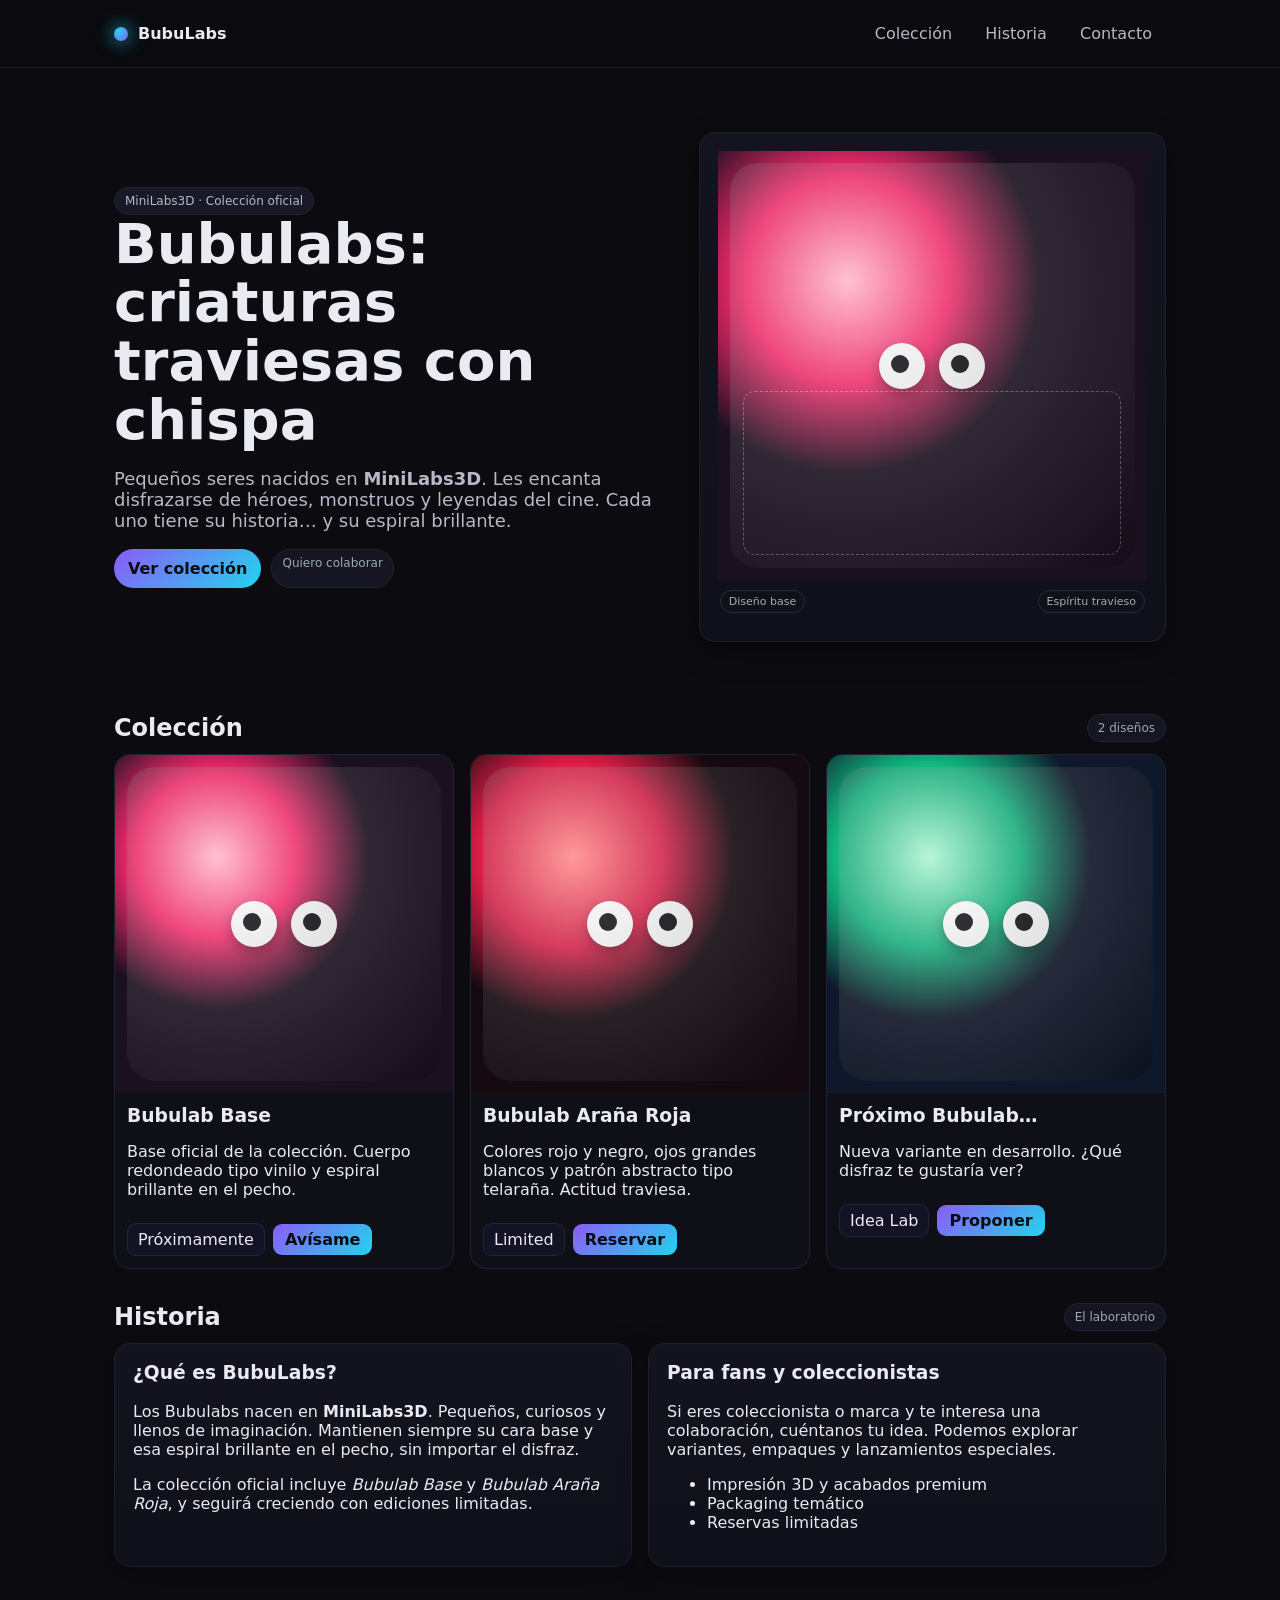
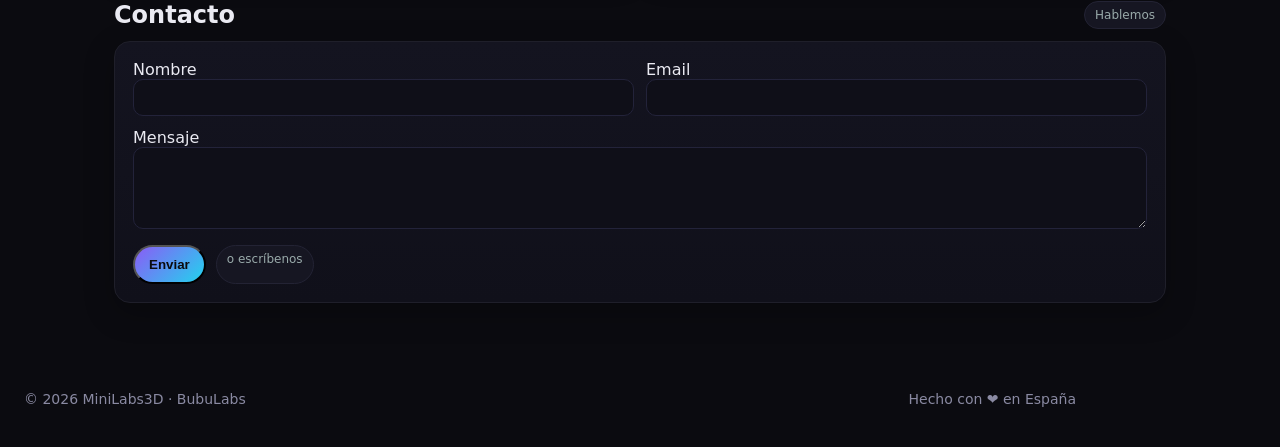
==== index.html @ 9ebe4244 "BubuLabs 1.0" ====
<!doctype html>
<html lang="es">

<head>
    <meta charset="utf-8" />
    <meta name="viewport" content="width=device-width, initial-scale=1" />
    <title>BubuLabs • MiniLabs3D</title>
    <meta name="description"
        content="Colección oficial de Bubulabs: criaturas traviesas nacidas en MiniLabs3D. Descubre el diseño base y Bubulab Araña Roja." />
    <link rel="icon"
        href="data:image/svg+xml,%3Csvg xmlns='http://www.w3.org/2000/svg' viewBox='0 0 100 100'%3E%3Ctext y='0.9em' font-size='90'%3E🧪%3C/text%3E%3C/svg%3E" />
    <style>
        :root {
            --bg: #0b0b10;
            --card: #13131a;
            --ink: #eaeaf2;
            --muted: #b8b8c7;
            --brand: #8b5cf6;
            --accent: #22d3ee;
            --danger: #ef4444;
            --radius: 16px;
        }

        * {
            box-sizing: border-box
        }

        html,
        body {
            margin: 0;
            font-family: ui-sans-serif, system-ui, -apple-system, Segoe UI, Roboto, Inter, Arial;
            background: var(--bg);
            color: var(--ink);
        }

        a {
            color: inherit;
            text-decoration: none
        }

        img {
            max-width: 100%;
            display: block
        }

        .wrap {
            max-width: 1100px;
            margin: 0 auto;
            padding: 24px
        }

        header {
            position: sticky;
            top: 0;
            backdrop-filter: saturate(1.2) blur(6px);
            background: rgb(11 11 16 / 0.6);
            border-bottom: 1px solid #1f1f2a;
            z-index: 10
        }

        .nav {
            display: flex;
            align-items: center;
            justify-content: space-between;
            gap: 16px
        }

        .logo {
            display: flex;
            align-items: center;
            gap: 10px;
            font-weight: 700
        }

        .logo .dot {
            width: 14px;
            height: 14px;
            border-radius: 50%;
            background: radial-gradient(circle at 30% 30%, var(--accent), var(--brand));
            box-shadow: 0 0 18px var(--accent)
        }

        .menu a {
            padding: 10px 14px;
            border-radius: 999px;
            color: var(--muted)
        }

        .menu a:hover {
            background: #1a1a25;
            color: var(--ink)
        }

        .cta {
            background: linear-gradient(135deg, var(--brand), var(--accent));
            color: #0b0b10;
            padding: 10px 14px;
            border-radius: 999px;
            font-weight: 700
        }

        .hero {
            display: grid;
            grid-template-columns: 1.2fr 1fr;
            gap: 24px;
            align-items: center;
            padding: 40px 0
        }

        .hero h1 {
            font-size: clamp(28px, 6vw, 56px);
            line-height: 1.05;
            margin: 0
        }

        .hero p {
            color: var(--muted);
            font-size: 18px
        }

        .card {
            background: linear-gradient(180deg, #141420, #10101a);
            border: 1px solid #1f1f2a;
            border-radius: var(--radius);
            padding: 18px;
            box-shadow: 0 10px 30px rgb(0 0 0 / 0.25)
        }

        .grid {
            display: grid;
            grid-template-columns: repeat(3, 1fr);
            gap: 16px
        }

        .tag {
            display: inline-flex;
            align-items: center;
            gap: 8px;
            background: #181826;
            border: 1px solid #232334;
            color: #b8b8c7;
            padding: 6px 10px;
            border-radius: 999px;
            font-size: 12px
        }

        .section-title {
            display: flex;
            align-items: center;
            justify-content: space-between;
            margin: 32px 0 12px
        }

        .pill {
            background: #161622;
            border: 1px solid #232334;
            border-radius: 999px;
            padding: 6px 10px;
            color: #9aa;
            font-size: 12px
        }

        .gallery .item {
            position: relative;
            overflow: hidden;
            border-radius: var(--radius);
            background: #0f0f18;
            border: 1px solid #222235
        }

        .gallery .info {
            padding: 12px
        }

        .gallery h3 {
            margin: 0 0 4px
        }

        .badge {
            font-size: 11px;
            padding: 4px 8px;
            border-radius: 999px;
            border: 1px solid #2a2a3b;
            color: #aaa
        }

        .buy {
            display: inline-flex;
            align-items: center;
            gap: 8px;
            margin-top: 8px
        }

        .buy .price {
            background: #131325;
            border: 1px solid #23233a;
            padding: 6px 10px;
            border-radius: 9px
        }

        .buy .btn {
            background: linear-gradient(135deg, var(--brand), var(--accent));
            color: #0b0b10;
            padding: 6px 12px;
            border-radius: 9px;
            font-weight: 700
        }

        .about {
            display: grid;
            grid-template-columns: 1fr 1fr;
            gap: 16px
        }

        .footer {
            margin: 40px 0 16px;
            color: #8a8aa2;
            font-size: 14px;
            display: flex;
            justify-content: space-between;
            gap: 12px;
            flex-wrap: wrap
        }

        /* Responsive */
        @media (max-width: 900px) {
            .hero {
                grid-template-columns: 1fr
            }

            .grid {
                grid-template-columns: 1fr 1fr
            }

            .about {
                grid-template-columns: 1fr
            }
        }

        @media (max-width: 600px) {
            .grid {
                grid-template-columns: 1fr
            }

            .menu {
                display: none
            }

            .menu.mobile {
                display: flex;
                flex-direction: column;
                gap: 8px;
                padding: 12px
            }

            .menu-toggle {
                display: inline-flex
            }
        }

        .menu-toggle {
            display: none;
            background: #16162a;
            border: 1px solid #23233a;
            border-radius: 10px;
            padding: 8px 10px
        }

        /* Simple placeholder art */
        .toy {
            width: 100%;
            aspect-ratio: 1/1;
            background: radial-gradient(60% 60% at 30% 30%, #ffb3c7, #ff2a6f 40%, #1b1020 75%);
            display: grid;
            place-items: center;
            position: relative;
        }

        .toy::after {
            content: "";
            position: absolute;
            inset: 12px;
            border-radius: 28px;
            background: radial-gradient(circle at 30% 30%, rgba(255, 255, 255, .2), rgba(0, 0, 0, .25));
            mix-blend: screen
        }

        .eyes {
            display: flex;
            gap: 14px
        }

        .eye {
            width: 46px;
            height: 46px;
            border-radius: 50%;
            background: white;
            box-shadow: 0 6px 14px rgb(0 0 0 / .35)
        }

        .eye::after {
            content: "";
            display: block;
            width: 18px;
            height: 18px;
            border-radius: 50%;
            background: #0b0b10;
            margin: 12px
        }

        .toy.spider {
            background: radial-gradient(60% 60% at 30% 30%, #ff8080, #e11d48 45%, #140a10 80%)
        }

        .web {
            position: absolute;
            inset: auto 6% 6% 6%;
            height: 38%;
            border: 1px dashed rgba(255, 255, 255, .35);
            border-radius: 12px
        }
    </style>
</head>

<body>
    <header>
        <div class="wrap nav">
            <a class="logo" href="#home" aria-label="Ir al inicio">
                <span class="dot" aria-hidden="true"></span>
                <span>BubuLabs</span>
            </a>
            <nav class="menu" aria-label="Principal">
                <a href="#coleccion">Colección</a>
                <a href="#historia">Historia</a>
                <a href="#contacto">Contacto</a>
            </nav>
            <button class="menu-toggle" aria-label="Abrir menú"
                onclick="document.querySelector('.menu.mobile')?.classList.toggle('open')">☰</button>
        </div>
        <div class="wrap menu mobile" style="display:none"></div>
    </header>

    <main class="wrap">
        <section class="hero" id="home">
            <div>
                <div class="tag">MiniLabs3D · Colección oficial</div>
                <h1>Bubulabs: criaturas traviesas con chispa</h1>
                <p>Pequeños seres nacidos en <strong>MiniLabs3D</strong>. Les encanta disfrazarse de héroes, monstruos y
                    leyendas del cine. Cada uno tiene su historia… y su espiral brillante.</p>
                <div style="display:flex; gap:10px; margin-top:14px">
                    <a class="cta" href="#coleccion">Ver colección</a>
                    <a class="pill" href="#contacto">Quiero colaborar</a>
                </div>
            </div>
            <div class="card">
                <div class="toy" role="img" aria-label="Muñeco base Bubulabs con espiral luminosa">
                    <div class="eyes"><span class="eye"></span><span class="eye"></span></div>
                    <div class="web" aria-hidden="true"></div>
                </div>
                <div style="padding:10px 2px; display:flex; justify-content:space-between; align-items:center">
                    <span class="badge">Diseño base</span>
                    <span class="badge">Espíritu travieso</span>
                </div>
            </div>
        </section>

        <section id="coleccion">
            <div class="section-title">
                <h2 style="margin:0">Colección</h2>
                <span class="pill">2 diseños</span>
            </div>
            <div class="grid gallery">
                <article class="item">
                    <div class="toy" aria-label="Bubulab Base">
                        <div class="eyes"><span class="eye"></span><span class="eye"></span></div>
                    </div>
                    <div class="info">
                        <h3>Bubulab Base</h3>
                        <p class="muted">Base oficial de la colección. Cuerpo redondeado tipo vinilo y espiral brillante
                            en el pecho.</p>
                        <div class="buy">
                            <span class="price">Próximamente</span>
                            <a class="btn" href="#contacto">Avísame</a>
                        </div>
                    </div>
                </article>
                <article class="item">
                    <div class="toy spider" aria-label="Bubulab Araña Roja">
                        <div class="eyes"><span class="eye"></span><span class="eye"></span></div>
                    </div>
                    <div class="info">
                        <h3>Bubulab Araña Roja</h3>
                        <p class="muted">Colores rojo y negro, ojos grandes blancos y patrón abstracto tipo telaraña.
                            Actitud traviesa.</p>
                        <div class="buy">
                            <span class="price">Limited</span>
                            <a class="btn" href="#contacto">Reservar</a>
                        </div>
                    </div>
                </article>
                <article class="item">
                    <div class="toy"
                        style="background:radial-gradient(60% 60% at 30% 30%, #a7f3d0, #10b981 45%, #0f172a 80%)"
                        aria-label="Sorpresa en camino">
                        <div class="eyes"><span class="eye"></span><span class="eye"></span></div>
                    </div>
                    <div class="info">
                        <h3>Próximo Bubulab…</h3>
                        <p class="muted">Nueva variante en desarrollo. ¿Qué disfraz te gustaría ver?</p>
                        <div class="buy">
                            <span class="price">Idea Lab</span>
                            <a class="btn" href="#contacto">Proponer</a>
                        </div>
                    </div>
                </article>
            </div>
        </section>

        <section id="historia" style="margin-top:34px">
            <div class="section-title">
                <h2 style="margin:0">Historia</h2>
                <span class="pill">El laboratorio</span>
            </div>
            <div class="about">
                <div class="card">
                    <h3 style="margin-top:0">¿Qué es BubuLabs?</h3>
                    <p>Los Bubulabs nacen en <strong>MiniLabs3D</strong>. Pequeños, curiosos y llenos de imaginación.
                        Mantienen siempre su cara base y esa espiral brillante en el pecho, sin importar el disfraz.</p>
                    <p>La colección oficial incluye <em>Bubulab Base</em> y <em>Bubulab Araña Roja</em>, y seguirá
                        creciendo con ediciones limitadas.</p>
                </div>
                <div class="card">
                    <h3 style="margin-top:0">Para fans y coleccionistas</h3>
                    <p>Si eres coleccionista o marca y te interesa una colaboración, cuéntanos tu idea. Podemos explorar
                        variantes, empaques y lanzamientos especiales.</p>
                    <ul>
                        <li>Impresión 3D y acabados premium</li>
                        <li>Packaging temático</li>
                        <li>Reservas limitadas</li>
                    </ul>
                </div>
            </div>
        </section>

        <section id="contacto" style="margin-top:34px">
            <div class="section-title">
                <h2 style="margin:0">Contacto</h2>
                <span class="pill">Hablemos</span>
            </div>
            <div class="card">
                <form onsubmit="event.preventDefault(); alert('¡Gracias! Te escribiremos pronto.'); this.reset();">
                    <div style="display:grid; grid-template-columns:1fr 1fr; gap:12px">
                        <label>Nombre<br><input required name="name"
                                style="width:100%; padding:10px; background:#0f0f18; border:1px solid #23233a; border-radius:10px; color:var(--ink)"></label>
                        <label>Email<br><input required type="email" name="email"
                                style="width:100%; padding:10px; background:#0f0f18; border:1px solid #23233a; border-radius:10px; color:var(--ink)"></label>
                    </div>
                    <label style="display:block; margin-top:12px">Mensaje<br>
                        <textarea required name="msg" rows="4"
                            style="width:100%; padding:10px; background:#0f0f18; border:1px solid #23233a; border-radius:10px; color:var(--ink)"></textarea>
                    </label>
                    <div style="display:flex; gap:10px; margin-top:12px">
                        <button class="cta" type="submit">Enviar</button>
                        <a class="pill" href="mailto:hola@minilabs3d.com">o escríbenos</a>
                    </div>
                </form>
            </div>
        </section>
    </main>

    <footer class="wrap footer">
        <span>© <span id="year"></span> MiniLabs3D · BubuLabs</span>
        <span>Hecho con ❤ en España</span>
    </footer>

    <script>
        document.getElementById('year').textContent = new Date().getFullYear();
    </script>
</body>

</html>
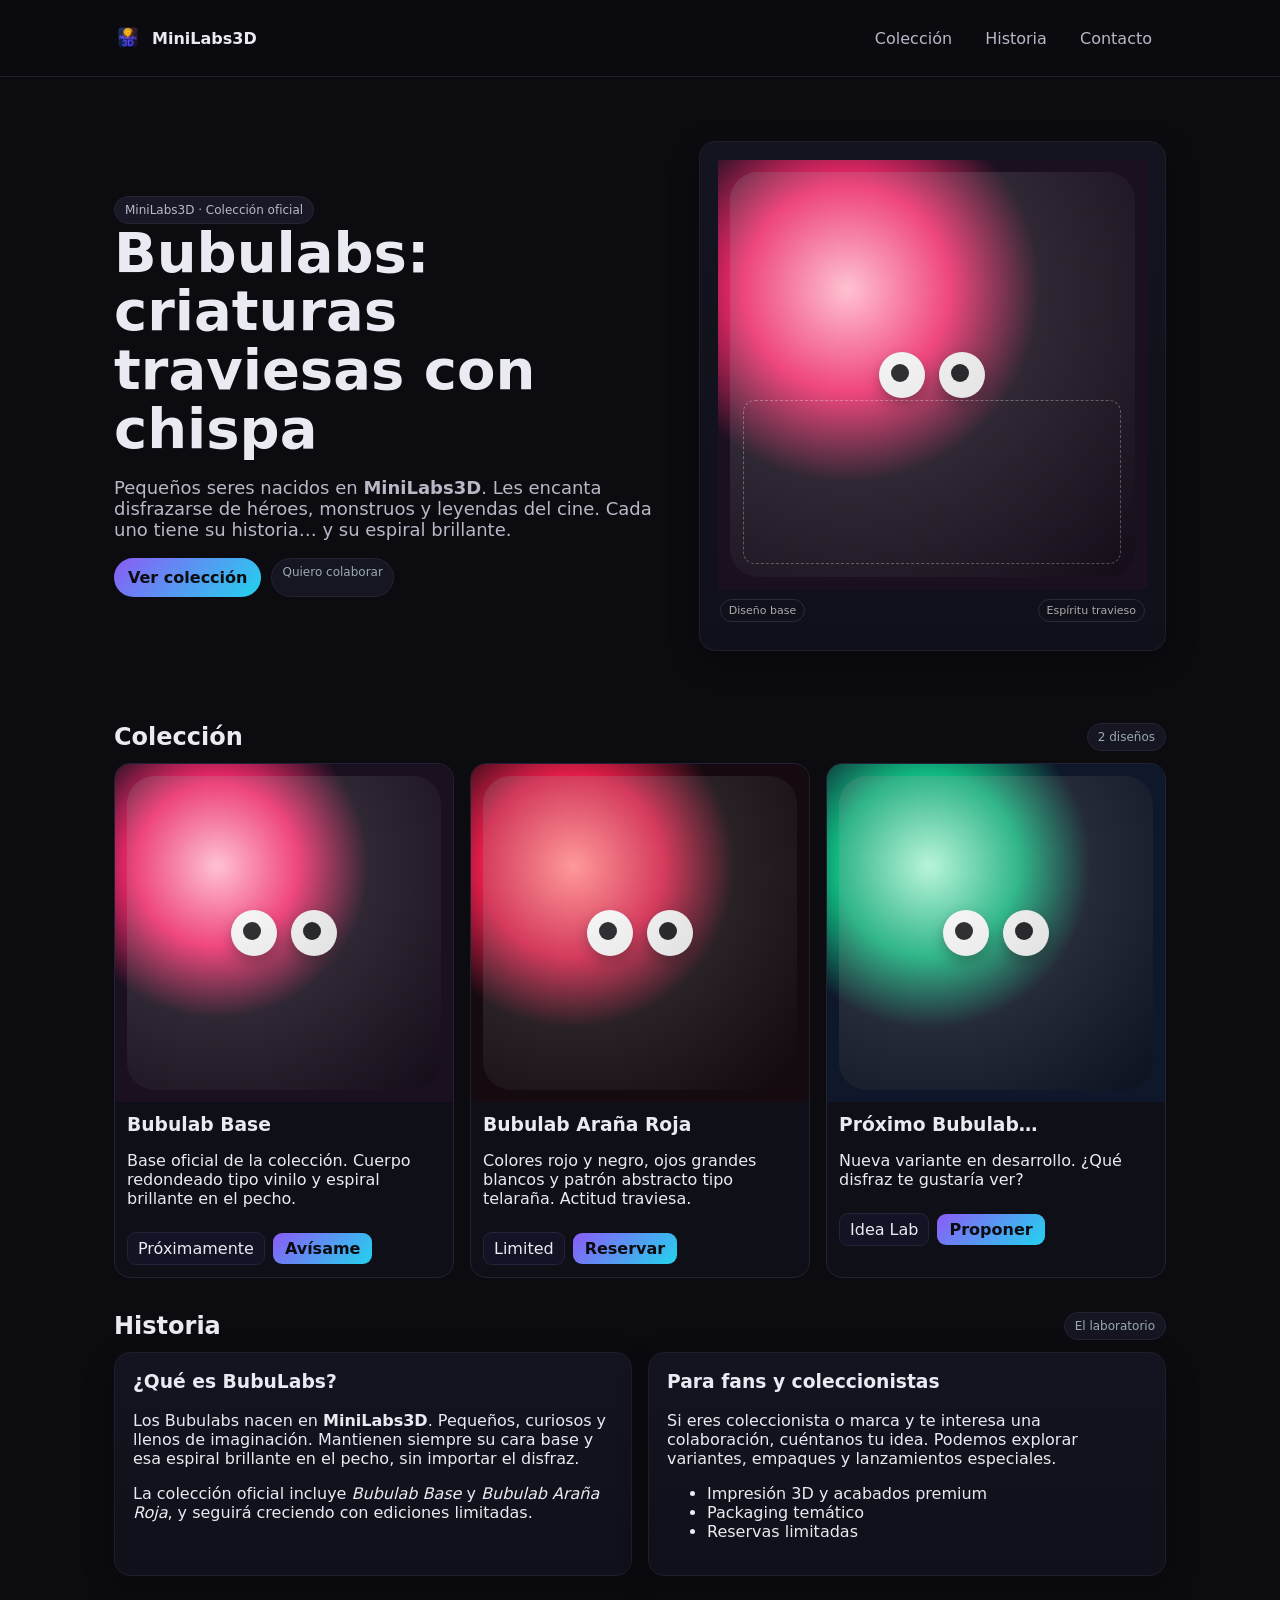
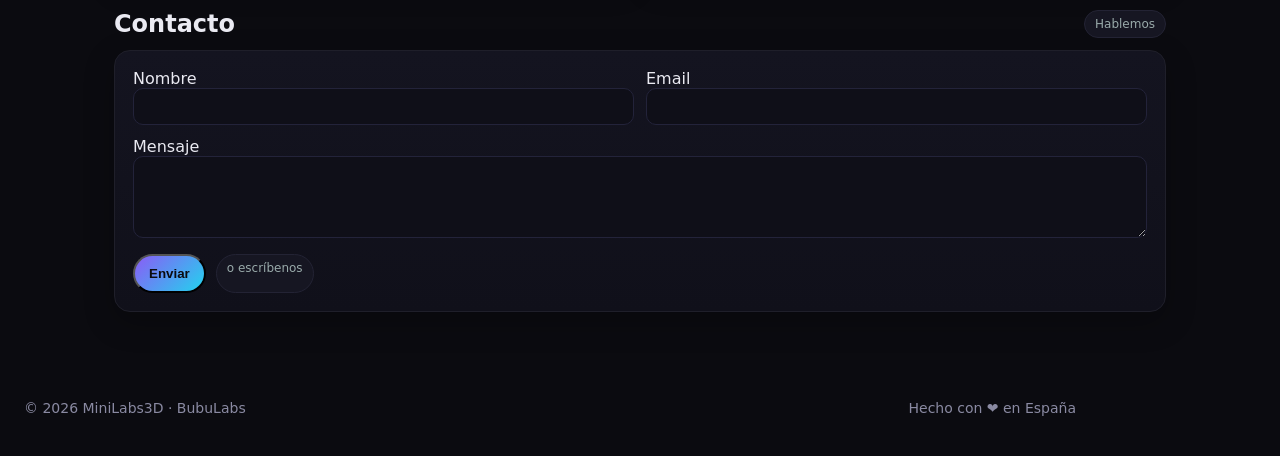
==== commit bb96f63b: "Separacion de CSS y del HTML" ====
--- a/index.html
+++ b/index.html
@@ -1,481 +1,155 @@
 <!doctype html>
 <html lang="es">
+<head>
+  <meta charset="utf-8" />
+  <meta name="viewport" content="width=device-width, initial-scale=1" />
+  <title>MiniLabs3D • BubuLabs</title>
+  <meta name="description" content="Colección oficial de Bubulabs: criaturas traviesas nacidas en MiniLabs3D. Descubre el diseño base y Bubulab Araña Roja." />
+  <link rel="stylesheet" href="assets/css/styles.css">
 
-<head>
-    <meta charset="utf-8" />
-    <meta name="viewport" content="width=device-width, initial-scale=1" />
-    <title>BubuLabs • MiniLabs3D</title>
-    <meta name="description"
-        content="Colección oficial de Bubulabs: criaturas traviesas nacidas en MiniLabs3D. Descubre el diseño base y Bubulab Araña Roja." />
-    <link rel="icon"
-        href="data:image/svg+xml,%3Csvg xmlns='http://www.w3.org/2000/svg' viewBox='0 0 100 100'%3E%3Ctext y='0.9em' font-size='90'%3E🧪%3C/text%3E%3C/svg%3E" />
-    <style>
-        :root {
-            --bg: #0b0b10;
-            --card: #13131a;
-            --ink: #eaeaf2;
-            --muted: #b8b8c7;
-            --brand: #8b5cf6;
-            --accent: #22d3ee;
-            --danger: #ef4444;
-            --radius: 16px;
-        }
+</head>
+<body>
+  <header>
+    <div class="wrap nav">
+      <a class="logo" href="#home" aria-label="Ir al inicio">
+  <img src="assets/logo-minilogo3d.png" alt="MiniLabs3D logo" />
+  <span>MiniLabs3D</span>
+</a>
 
-        * {
-            box-sizing: border-box
-        }
+      </a>
+      <nav class="menu" aria-label="Principal">
+        <a href="#coleccion">Colección</a>
+        <a href="#historia">Historia</a>
+        <a href="#contacto">Contacto</a>
+      </nav>
+      <button class="menu-toggle" aria-label="Abrir menú" onclick="document.querySelector('.menu.mobile')?.classList.toggle('open')">☰</button>
+    </div>
+    <div class="wrap menu mobile" style="display:none"></div>  </header>
 
-        html,
-        body {
-            margin: 0;
-            font-family: ui-sans-serif, system-ui, -apple-system, Segoe UI, Roboto, Inter, Arial;
-            background: var(--bg);
-            color: var(--ink);
-        }
+  <main class="wrap">
+    <section class="hero" id="home">
+      <div>
+        <div class="tag">MiniLabs3D · Colección oficial</div>
+        <h1>Bubulabs: criaturas traviesas con chispa</h1>
+        <p>Pequeños seres nacidos en <strong>MiniLabs3D</strong>. Les encanta disfrazarse de héroes, monstruos y leyendas del cine. Cada uno tiene su historia… y su espiral brillante.</p>
+        <div style="display:flex; gap:10px; margin-top:14px">
+          <a class="cta" href="#coleccion">Ver colección</a>
+          <a class="pill" href="#contacto">Quiero colaborar</a>
+        </div>
+      </div>
+      <div class="card">
+        <div class="toy" role="img" aria-label="Muñeco base Bubulabs con espiral luminosa">
+          <div class="eyes"><span class="eye"></span><span class="eye"></span></div>
+          <div class="web" aria-hidden="true"></div>
+        </div>
+        <div style="padding:10px 2px; display:flex; justify-content:space-between; align-items:center">
+          <span class="badge">Diseño base</span>
+          <span class="badge">Espíritu travieso</span>
+        </div>
+      </div>
+    </section>
 
-        a {
-            color: inherit;
-            text-decoration: none
-        }
+    <section id="coleccion">
+      <div class="section-title">
+        <h2 style="margin:0">Colección</h2>
+        <span class="pill">2 diseños</span>
+      </div>
+      <div class="grid gallery">
+        <article class="item">
+          <div class="toy" aria-label="Bubulab Base">
+            <div class="eyes"><span class="eye"></span><span class="eye"></span></div>
+          </div>
+          <div class="info">
+            <h3>Bubulab Base</h3>
+            <p class="muted">Base oficial de la colección. Cuerpo redondeado tipo vinilo y espiral brillante en el pecho.</p>
+            <div class="buy">
+              <span class="price">Próximamente</span>
+              <a class="btn" href="#contacto">Avísame</a>
+            </div>
+          </div>
+        </article>
+        <article class="item">
+          <div class="toy spider" aria-label="Bubulab Araña Roja">
+            <div class="eyes"><span class="eye"></span><span class="eye"></span></div>
+          </div>
+          <div class="info">
+            <h3>Bubulab Araña Roja</h3>
+            <p class="muted">Colores rojo y negro, ojos grandes blancos y patrón abstracto tipo telaraña. Actitud traviesa.</p>
+            <div class="buy">
+              <span class="price">Limited</span>
+              <a class="btn" href="#contacto">Reservar</a>
+            </div>
+          </div>
+        </article>
+        <article class="item">
+          <div class="toy" style="background:radial-gradient(60% 60% at 30% 30%, #a7f3d0, #10b981 45%, #0f172a 80%)" aria-label="Sorpresa en camino">
+            <div class="eyes"><span class="eye"></span><span class="eye"></span></div>
+          </div>
+          <div class="info">
+            <h3>Próximo Bubulab…</h3>
+            <p class="muted">Nueva variante en desarrollo. ¿Qué disfraz te gustaría ver?</p>
+            <div class="buy">
+              <span class="price">Idea Lab</span>
+              <a class="btn" href="#contacto">Proponer</a>
+            </div>
+          </div>
+        </article>
+      </div>
+    </section>
 
-        img {
-            max-width: 100%;
-            display: block
-        }
+    <section id="historia" style="margin-top:34px">
+      <div class="section-title">
+        <h2 style="margin:0">Historia</h2>
+        <span class="pill">El laboratorio</span>
+      </div>
+      <div class="about">
+        <div class="card">
+          <h3 style="margin-top:0">¿Qué es BubuLabs?</h3>
+          <p>Los Bubulabs nacen en <strong>MiniLabs3D</strong>. Pequeños, curiosos y llenos de imaginación. Mantienen siempre su cara base y esa espiral brillante en el pecho, sin importar el disfraz.</p>
+          <p>La colección oficial incluye <em>Bubulab Base</em> y <em>Bubulab Araña Roja</em>, y seguirá creciendo con ediciones limitadas.</p>
+        </div>
+        <div class="card">
+          <h3 style="margin-top:0">Para fans y coleccionistas</h3>
+          <p>Si eres coleccionista o marca y te interesa una colaboración, cuéntanos tu idea. Podemos explorar variantes, empaques y lanzamientos especiales.</p>
+          <ul>
+            <li>Impresión 3D y acabados premium</li>
+            <li>Packaging temático</li>
+            <li>Reservas limitadas</li>
+          </ul>
+        </div>
+      </div>
+    </section>
 
-        .wrap {
-            max-width: 1100px;
-            margin: 0 auto;
-            padding: 24px
-        }
+    <section id="contacto" style="margin-top:34px">
+      <div class="section-title">
+        <h2 style="margin:0">Contacto</h2>
+        <span class="pill">Hablemos</span>
+      </div>
+      <div class="card">
+        <form onsubmit="event.preventDefault(); alert('¡Gracias! Te escribiremos pronto.'); this.reset();">
+          <div style="display:grid; grid-template-columns:1fr 1fr; gap:12px">
+            <label>Nombre<br><input required name="name" style="width:100%; padding:10px; background:#0f0f18; border:1px solid #23233a; border-radius:10px; color:var(--ink)"></label>
+            <label>Email<br><input required type="email" name="email" style="width:100%; padding:10px; background:#0f0f18; border:1px solid #23233a; border-radius:10px; color:var(--ink)"></label>
+          </div>
+          <label style="display:block; margin-top:12px">Mensaje<br>
+            <textarea required name="msg" rows="4" style="width:100%; padding:10px; background:#0f0f18; border:1px solid #23233a; border-radius:10px; color:var(--ink)"></textarea>
+          </label>
+          <div style="display:flex; gap:10px; margin-top:12px">
+            <button class="cta" type="submit">Enviar</button>
+            <a class="pill" href="mailto:hola@minilabs3d.com">o escríbenos</a>
+          </div>
+        </form>
+      </div>
+    </section>
+  </main>
 
-        header {
-            position: sticky;
-            top: 0;
-            backdrop-filter: saturate(1.2) blur(6px);
-            background: rgb(11 11 16 / 0.6);
-            border-bottom: 1px solid #1f1f2a;
-            z-index: 10
-        }
+  <footer class="wrap footer">
+    <span>© <span id="year"></span> MiniLabs3D · BubuLabs</span>
+    <span>Hecho con ❤ en España</span>
+  </footer>
 
-        .nav {
-            display: flex;
-            align-items: center;
-            justify-content: space-between;
-            gap: 16px
-        }
-
-        .logo {
-            display: flex;
-            align-items: center;
-            gap: 10px;
-            font-weight: 700
-        }
-
-        .logo .dot {
-            width: 14px;
-            height: 14px;
-            border-radius: 50%;
-            background: radial-gradient(circle at 30% 30%, var(--accent), var(--brand));
-            box-shadow: 0 0 18px var(--accent)
-        }
-
-        .menu a {
-            padding: 10px 14px;
-            border-radius: 999px;
-            color: var(--muted)
-        }
-
-        .menu a:hover {
-            background: #1a1a25;
-            color: var(--ink)
-        }
-
-        .cta {
-            background: linear-gradient(135deg, var(--brand), var(--accent));
-            color: #0b0b10;
-            padding: 10px 14px;
-            border-radius: 999px;
-            font-weight: 700
-        }
-
-        .hero {
-            display: grid;
-            grid-template-columns: 1.2fr 1fr;
-            gap: 24px;
-            align-items: center;
-            padding: 40px 0
-        }
-
-        .hero h1 {
-            font-size: clamp(28px, 6vw, 56px);
-            line-height: 1.05;
-            margin: 0
-        }
-
-        .hero p {
-            color: var(--muted);
-            font-size: 18px
-        }
-
-        .card {
-            background: linear-gradient(180deg, #141420, #10101a);
-            border: 1px solid #1f1f2a;
-            border-radius: var(--radius);
-            padding: 18px;
-            box-shadow: 0 10px 30px rgb(0 0 0 / 0.25)
-        }
-
-        .grid {
-            display: grid;
-            grid-template-columns: repeat(3, 1fr);
-            gap: 16px
-        }
-
-        .tag {
-            display: inline-flex;
-            align-items: center;
-            gap: 8px;
-            background: #181826;
-            border: 1px solid #232334;
-            color: #b8b8c7;
-            padding: 6px 10px;
-            border-radius: 999px;
-            font-size: 12px
-        }
-
-        .section-title {
-            display: flex;
-            align-items: center;
-            justify-content: space-between;
-            margin: 32px 0 12px
-        }
-
-        .pill {
-            background: #161622;
-            border: 1px solid #232334;
-            border-radius: 999px;
-            padding: 6px 10px;
-            color: #9aa;
-            font-size: 12px
-        }
-
-        .gallery .item {
-            position: relative;
-            overflow: hidden;
-            border-radius: var(--radius);
-            background: #0f0f18;
-            border: 1px solid #222235
-        }
-
-        .gallery .info {
-            padding: 12px
-        }
-
-        .gallery h3 {
-            margin: 0 0 4px
-        }
-
-        .badge {
-            font-size: 11px;
-            padding: 4px 8px;
-            border-radius: 999px;
-            border: 1px solid #2a2a3b;
-            color: #aaa
-        }
-
-        .buy {
-            display: inline-flex;
-            align-items: center;
-            gap: 8px;
-            margin-top: 8px
-        }
-
-        .buy .price {
-            background: #131325;
-            border: 1px solid #23233a;
-            padding: 6px 10px;
-            border-radius: 9px
-        }
-
-        .buy .btn {
-            background: linear-gradient(135deg, var(--brand), var(--accent));
-            color: #0b0b10;
-            padding: 6px 12px;
-            border-radius: 9px;
-            font-weight: 700
-        }
-
-        .about {
-            display: grid;
-            grid-template-columns: 1fr 1fr;
-            gap: 16px
-        }
-
-        .footer {
-            margin: 40px 0 16px;
-            color: #8a8aa2;
-            font-size: 14px;
-            display: flex;
-            justify-content: space-between;
-            gap: 12px;
-            flex-wrap: wrap
-        }
-
-        /* Responsive */
-        @media (max-width: 900px) {
-            .hero {
-                grid-template-columns: 1fr
-            }
-
-            .grid {
-                grid-template-columns: 1fr 1fr
-            }
-
-            .about {
-                grid-template-columns: 1fr
-            }
-        }
-
-        @media (max-width: 600px) {
-            .grid {
-                grid-template-columns: 1fr
-            }
-
-            .menu {
-                display: none
-            }
-
-            .menu.mobile {
-                display: flex;
-                flex-direction: column;
-                gap: 8px;
-                padding: 12px
-            }
-
-            .menu-toggle {
-                display: inline-flex
-            }
-        }
-
-        .menu-toggle {
-            display: none;
-            background: #16162a;
-            border: 1px solid #23233a;
-            border-radius: 10px;
-            padding: 8px 10px
-        }
-
-        /* Simple placeholder art */
-        .toy {
-            width: 100%;
-            aspect-ratio: 1/1;
-            background: radial-gradient(60% 60% at 30% 30%, #ffb3c7, #ff2a6f 40%, #1b1020 75%);
-            display: grid;
-            place-items: center;
-            position: relative;
-        }
-
-        .toy::after {
-            content: "";
-            position: absolute;
-            inset: 12px;
-            border-radius: 28px;
-            background: radial-gradient(circle at 30% 30%, rgba(255, 255, 255, .2), rgba(0, 0, 0, .25));
-            mix-blend: screen
-        }
-
-        .eyes {
-            display: flex;
-            gap: 14px
-        }
-
-        .eye {
-            width: 46px;
-            height: 46px;
-            border-radius: 50%;
-            background: white;
-            box-shadow: 0 6px 14px rgb(0 0 0 / .35)
-        }
-
-        .eye::after {
-            content: "";
-            display: block;
-            width: 18px;
-            height: 18px;
-            border-radius: 50%;
-            background: #0b0b10;
-            margin: 12px
-        }
-
-        .toy.spider {
-            background: radial-gradient(60% 60% at 30% 30%, #ff8080, #e11d48 45%, #140a10 80%)
-        }
-
-        .web {
-            position: absolute;
-            inset: auto 6% 6% 6%;
-            height: 38%;
-            border: 1px dashed rgba(255, 255, 255, .35);
-            border-radius: 12px
-        }
-    </style>
-</head>
-
-<body>
-    <header>
-        <div class="wrap nav">
-            <a class="logo" href="#home" aria-label="Ir al inicio">
-                <span class="dot" aria-hidden="true"></span>
-                <span>BubuLabs</span>
-            </a>
-            <nav class="menu" aria-label="Principal">
-                <a href="#coleccion">Colección</a>
-                <a href="#historia">Historia</a>
-                <a href="#contacto">Contacto</a>
-            </nav>
-            <button class="menu-toggle" aria-label="Abrir menú"
-                onclick="document.querySelector('.menu.mobile')?.classList.toggle('open')">☰</button>
-        </div>
-        <div class="wrap menu mobile" style="display:none"></div>
-    </header>
-
-    <main class="wrap">
-        <section class="hero" id="home">
-            <div>
-                <div class="tag">MiniLabs3D · Colección oficial</div>
-                <h1>Bubulabs: criaturas traviesas con chispa</h1>
-                <p>Pequeños seres nacidos en <strong>MiniLabs3D</strong>. Les encanta disfrazarse de héroes, monstruos y
-                    leyendas del cine. Cada uno tiene su historia… y su espiral brillante.</p>
-                <div style="display:flex; gap:10px; margin-top:14px">
-                    <a class="cta" href="#coleccion">Ver colección</a>
-                    <a class="pill" href="#contacto">Quiero colaborar</a>
-                </div>
-            </div>
-            <div class="card">
-                <div class="toy" role="img" aria-label="Muñeco base Bubulabs con espiral luminosa">
-                    <div class="eyes"><span class="eye"></span><span class="eye"></span></div>
-                    <div class="web" aria-hidden="true"></div>
-                </div>
-                <div style="padding:10px 2px; display:flex; justify-content:space-between; align-items:center">
-                    <span class="badge">Diseño base</span>
-                    <span class="badge">Espíritu travieso</span>
-                </div>
-            </div>
-        </section>
-
-        <section id="coleccion">
-            <div class="section-title">
-                <h2 style="margin:0">Colección</h2>
-                <span class="pill">2 diseños</span>
-            </div>
-            <div class="grid gallery">
-                <article class="item">
-                    <div class="toy" aria-label="Bubulab Base">
-                        <div class="eyes"><span class="eye"></span><span class="eye"></span></div>
-                    </div>
-                    <div class="info">
-                        <h3>Bubulab Base</h3>
-                        <p class="muted">Base oficial de la colección. Cuerpo redondeado tipo vinilo y espiral brillante
-                            en el pecho.</p>
-                        <div class="buy">
-                            <span class="price">Próximamente</span>
-                            <a class="btn" href="#contacto">Avísame</a>
-                        </div>
-                    </div>
-                </article>
-                <article class="item">
-                    <div class="toy spider" aria-label="Bubulab Araña Roja">
-                        <div class="eyes"><span class="eye"></span><span class="eye"></span></div>
-                    </div>
-                    <div class="info">
-                        <h3>Bubulab Araña Roja</h3>
-                        <p class="muted">Colores rojo y negro, ojos grandes blancos y patrón abstracto tipo telaraña.
-                            Actitud traviesa.</p>
-                        <div class="buy">
-                            <span class="price">Limited</span>
-                            <a class="btn" href="#contacto">Reservar</a>
-                        </div>
-                    </div>
-                </article>
-                <article class="item">
-                    <div class="toy"
-                        style="background:radial-gradient(60% 60% at 30% 30%, #a7f3d0, #10b981 45%, #0f172a 80%)"
-                        aria-label="Sorpresa en camino">
-                        <div class="eyes"><span class="eye"></span><span class="eye"></span></div>
-                    </div>
-                    <div class="info">
-                        <h3>Próximo Bubulab…</h3>
-                        <p class="muted">Nueva variante en desarrollo. ¿Qué disfraz te gustaría ver?</p>
-                        <div class="buy">
-                            <span class="price">Idea Lab</span>
-                            <a class="btn" href="#contacto">Proponer</a>
-                        </div>
-                    </div>
-                </article>
-            </div>
-        </section>
-
-        <section id="historia" style="margin-top:34px">
-            <div class="section-title">
-                <h2 style="margin:0">Historia</h2>
-                <span class="pill">El laboratorio</span>
-            </div>
-            <div class="about">
-                <div class="card">
-                    <h3 style="margin-top:0">¿Qué es BubuLabs?</h3>
-                    <p>Los Bubulabs nacen en <strong>MiniLabs3D</strong>. Pequeños, curiosos y llenos de imaginación.
-                        Mantienen siempre su cara base y esa espiral brillante en el pecho, sin importar el disfraz.</p>
-                    <p>La colección oficial incluye <em>Bubulab Base</em> y <em>Bubulab Araña Roja</em>, y seguirá
-                        creciendo con ediciones limitadas.</p>
-                </div>
-                <div class="card">
-                    <h3 style="margin-top:0">Para fans y coleccionistas</h3>
-                    <p>Si eres coleccionista o marca y te interesa una colaboración, cuéntanos tu idea. Podemos explorar
-                        variantes, empaques y lanzamientos especiales.</p>
-                    <ul>
-                        <li>Impresión 3D y acabados premium</li>
-                        <li>Packaging temático</li>
-                        <li>Reservas limitadas</li>
-                    </ul>
-                </div>
-            </div>
-        </section>
-
-        <section id="contacto" style="margin-top:34px">
-            <div class="section-title">
-                <h2 style="margin:0">Contacto</h2>
-                <span class="pill">Hablemos</span>
-            </div>
-            <div class="card">
-                <form onsubmit="event.preventDefault(); alert('¡Gracias! Te escribiremos pronto.'); this.reset();">
-                    <div style="display:grid; grid-template-columns:1fr 1fr; gap:12px">
-                        <label>Nombre<br><input required name="name"
-                                style="width:100%; padding:10px; background:#0f0f18; border:1px solid #23233a; border-radius:10px; color:var(--ink)"></label>
-                        <label>Email<br><input required type="email" name="email"
-                                style="width:100%; padding:10px; background:#0f0f18; border:1px solid #23233a; border-radius:10px; color:var(--ink)"></label>
-                    </div>
-                    <label style="display:block; margin-top:12px">Mensaje<br>
-                        <textarea required name="msg" rows="4"
-                            style="width:100%; padding:10px; background:#0f0f18; border:1px solid #23233a; border-radius:10px; color:var(--ink)"></textarea>
-                    </label>
-                    <div style="display:flex; gap:10px; margin-top:12px">
-                        <button class="cta" type="submit">Enviar</button>
-                        <a class="pill" href="mailto:hola@minilabs3d.com">o escríbenos</a>
-                    </div>
-                </form>
-            </div>
-        </section>
-    </main>
-
-    <footer class="wrap footer">
-        <span>© <span id="year"></span> MiniLabs3D · BubuLabs</span>
-        <span>Hecho con ❤ en España</span>
-    </footer>
-
-    <script>
-        document.getElementById('year').textContent = new Date().getFullYear();
-    </script>
+  <script>
+    document.getElementById('year').textContent = new Date().getFullYear();
+  </script>
 </body>
-
-</html>+</html>
--- a/assets/css/styles.css
+++ b/assets/css/styles.css
@@ -0,0 +1,307 @@
+:root {
+    --bg: #0b0b10;
+    --card: #13131a;
+    --ink: #eaeaf2;
+    --muted: #b8b8c7;
+    --brand: #8b5cf6;
+    --accent: #22d3ee;
+    --danger: #ef4444;
+    --radius: 16px;
+}
+
+* {
+    box-sizing: border-box
+}
+
+html,
+body {
+    margin: 0;
+    font-family: ui-sans-serif, system-ui, -apple-system, Segoe UI, Roboto, Inter, Arial;
+    background: var(--bg);
+    color: var(--ink)
+}
+
+a {
+    color: inherit;
+    text-decoration: none
+}
+
+img {
+    max-width: 100%;
+    display: block
+}
+
+.wrap {
+    max-width: 1100px;
+    margin: 0 auto;
+    padding: 24px
+}
+
+header {
+    position: sticky;
+    top: 0;
+    backdrop-filter: saturate(1.2) blur(6px);
+    background: rgb(11 11 16 / 0.6);
+    border-bottom: 1px solid #1f1f2a;
+    z-index: 10
+}
+
+.nav {
+    display: flex;
+    align-items: center;
+    justify-content: space-between;
+    gap: 16px
+}
+
+.logo {
+    display: flex;
+    align-items: center;
+    gap: 10px;
+    font-weight: 700
+}
+
+.logo img {
+    height: 28px;
+    width: auto;
+    display: block
+}
+
+.menu a {
+    padding: 10px 14px;
+    border-radius: 999px;
+    color: var(--muted)
+}
+
+.menu a:hover {
+    background: #1a1a25;
+    color: var(--ink)
+}
+
+.cta {
+    background: linear-gradient(135deg, var(--brand), var(--accent));
+    color: #0b0b10;
+    padding: 10px 14px;
+    border-radius: 999px;
+    font-weight: 700
+}
+
+.hero {
+    display: grid;
+    grid-template-columns: 1.2fr 1fr;
+    gap: 24px;
+    align-items: center;
+    padding: 40px 0
+}
+
+.hero h1 {
+    font-size: clamp(28px, 6vw, 56px);
+    line-height: 1.05;
+    margin: 0
+}
+
+.hero p {
+    color: var(--muted);
+    font-size: 18px
+}
+
+.card {
+    background: linear-gradient(180deg, #141420, #10101a);
+    border: 1px solid #1f1f2a;
+    border-radius: var(--radius);
+    padding: 18px;
+    box-shadow: 0 10px 30px rgb(0 0 0 / 0.25)
+}
+
+.grid {
+    display: grid;
+    grid-template-columns: repeat(3, 1fr);
+    gap: 16px
+}
+
+.tag {
+    display: inline-flex;
+    align-items: center;
+    gap: 8px;
+    background: #181826;
+    border: 1px solid #232334;
+    color: #b8b8c7;
+    padding: 6px 10px;
+    border-radius: 999px;
+    font-size: 12px
+}
+
+.section-title {
+    display: flex;
+    align-items: center;
+    justify-content: space-between;
+    margin: 32px 0 12px
+}
+
+.pill {
+    background: #161622;
+    border: 1px solid #232334;
+    border-radius: 999px;
+    padding: 6px 10px;
+    color: #9aa;
+    font-size: 12px
+}
+
+.gallery .item {
+    position: relative;
+    overflow: hidden;
+    border-radius: var(--radius);
+    background: #0f0f18;
+    border: 1px solid #222235
+}
+
+.gallery .info {
+    padding: 12px
+}
+
+.gallery h3 {
+    margin: 0 0 4px
+}
+
+.badge {
+    font-size: 11px;
+    padding: 4px 8px;
+    border-radius: 999px;
+    border: 1px solid #2a2a3b;
+    color: #aaa
+}
+
+.buy {
+    display: inline-flex;
+    align-items: center;
+    gap: 8px;
+    margin-top: 8px
+}
+
+.buy .price {
+    background: #131325;
+    border: 1px solid #23233a;
+    padding: 6px 10px;
+    border-radius: 9px
+}
+
+.buy .btn {
+    background: linear-gradient(135deg, var(--brand), var(--accent));
+    color: #0b0b10;
+    padding: 6px 12px;
+    border-radius: 9px;
+    font-weight: 700
+}
+
+.about {
+    display: grid;
+    grid-template-columns: 1fr 1fr;
+    gap: 16px
+}
+
+.footer {
+    margin: 40px 0 16px;
+    color: #8a8aa2;
+    font-size: 14px;
+    display: flex;
+    justify-content: space-between;
+    gap: 12px;
+    flex-wrap: wrap
+}
+
+/* Responsive */
+@media (max-width:900px) {
+    .hero {
+        grid-template-columns: 1fr
+    }
+
+    .grid {
+        grid-template-columns: 1fr 1fr
+    }
+
+    .about {
+        grid-template-columns: 1fr
+    }
+}
+
+@media (max-width:600px) {
+    .grid {
+        grid-template-columns: 1fr
+    }
+
+    .menu {
+        display: none
+    }
+
+    .menu.mobile {
+        display: flex;
+        flex-direction: column;
+        gap: 8px;
+        padding: 12px
+    }
+
+    .menu-toggle {
+        display: inline-flex
+    }
+}
+
+.menu-toggle {
+    display: none;
+    background: #16162a;
+    border: 1px solid #23233a;
+    border-radius: 10px;
+    padding: 8px 10px
+}
+
+/* Arte placeholder para los muñecos (puedes reemplazar por imágenes reales) */
+.toy {
+    width: 100%;
+    aspect-ratio: 1/1;
+    background: radial-gradient(60% 60% at 30% 30%, #ffb3c7, #ff2a6f 40%, #1b1020 75%);
+    display: grid;
+    place-items: center;
+    position: relative;
+}
+
+.toy::after {
+    content: "";
+    position: absolute;
+    inset: 12px;
+    border-radius: 28px;
+    background: radial-gradient(circle at 30% 30%, rgba(255, 255, 255, .2), rgba(0, 0, 0, .25));
+    mix-blend: screen
+}
+
+.eyes {
+    display: flex;
+    gap: 14px
+}
+
+.eye {
+    width: 46px;
+    height: 46px;
+    border-radius: 50%;
+    background: white;
+    box-shadow: 0 6px 14px rgb(0 0 0 /.35)
+}
+
+.eye::after {
+    content: "";
+    display: block;
+    width: 18px;
+    height: 18px;
+    border-radius: 50%;
+    background: #0b0b10;
+    margin: 12px
+}
+
+.toy.spider {
+    background: radial-gradient(60% 60% at 30% 30%, #ff8080, #e11d48 45%, #140a10 80%)
+}
+
+.web {
+    position: absolute;
+    inset: auto 6% 6% 6%;
+    height: 38%;
+    border: 1px dashed rgba(255, 255, 255, .35);
+    border-radius: 12px
+}
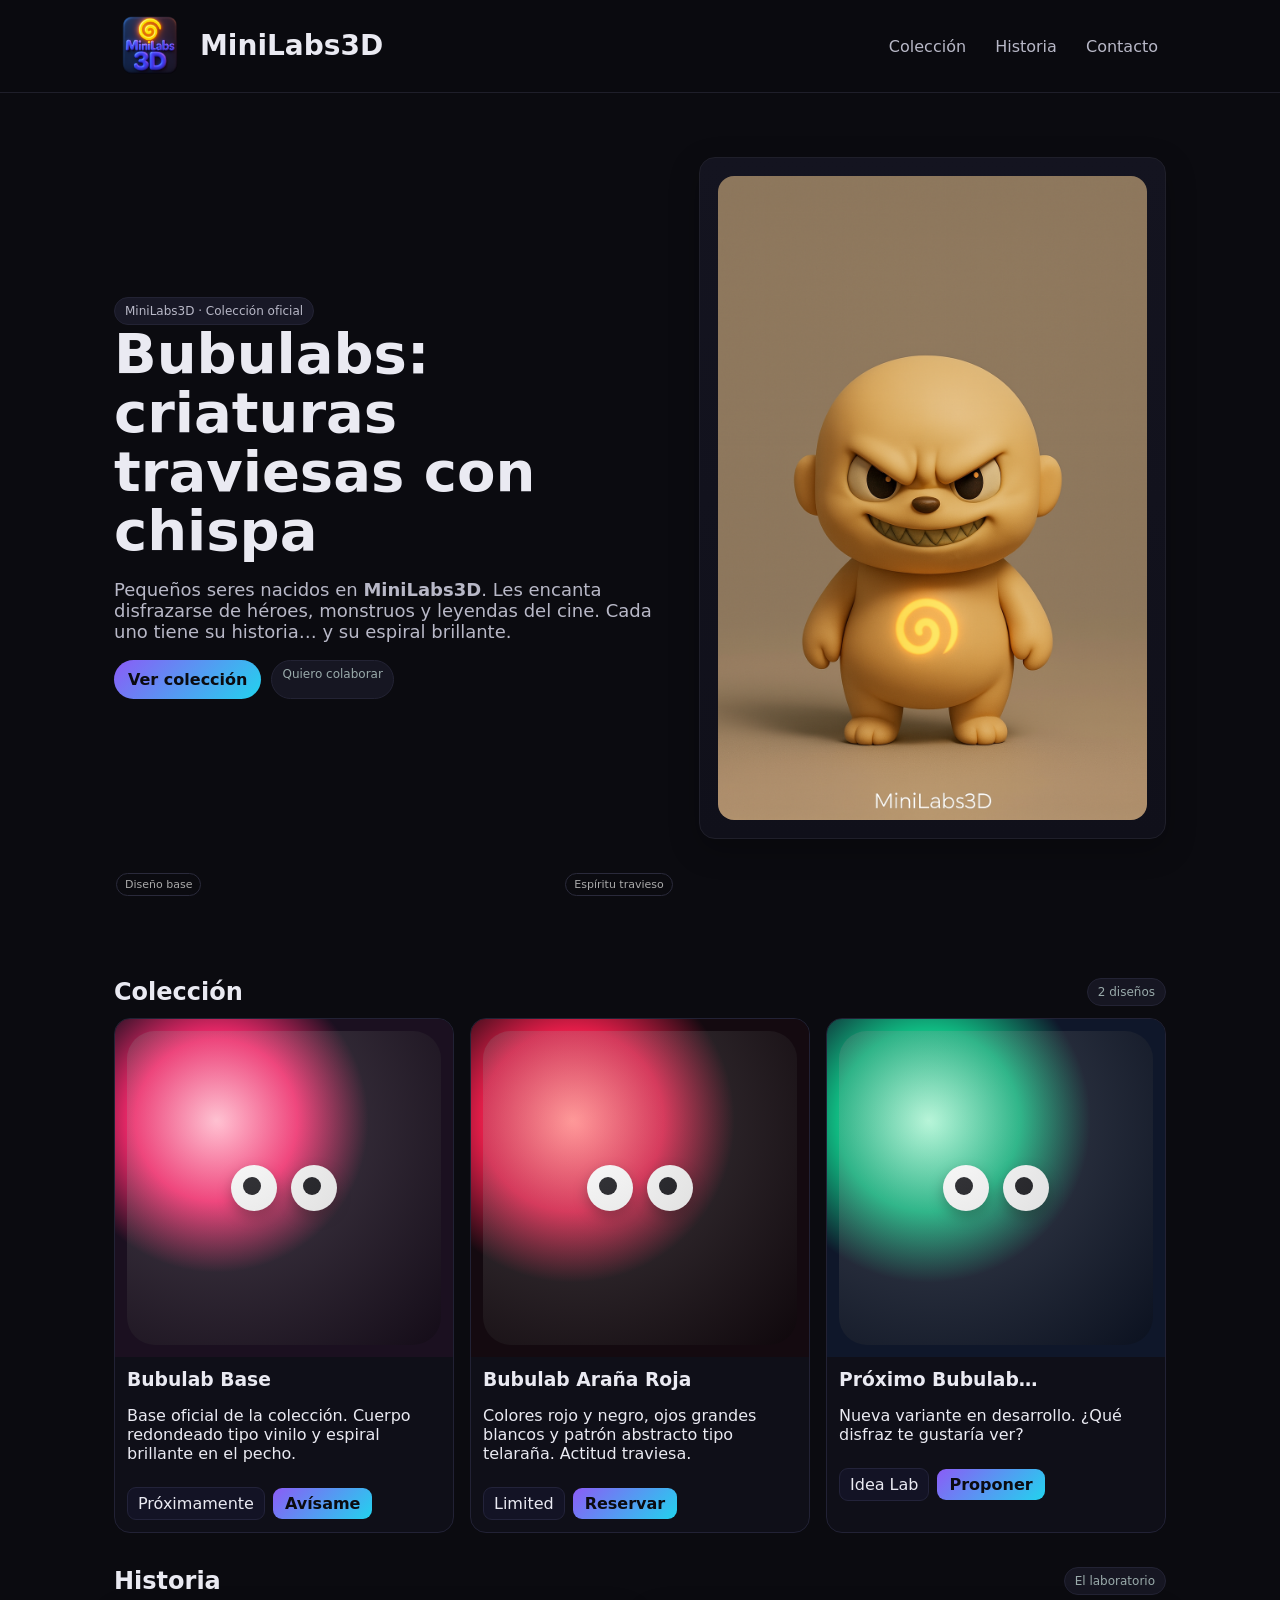
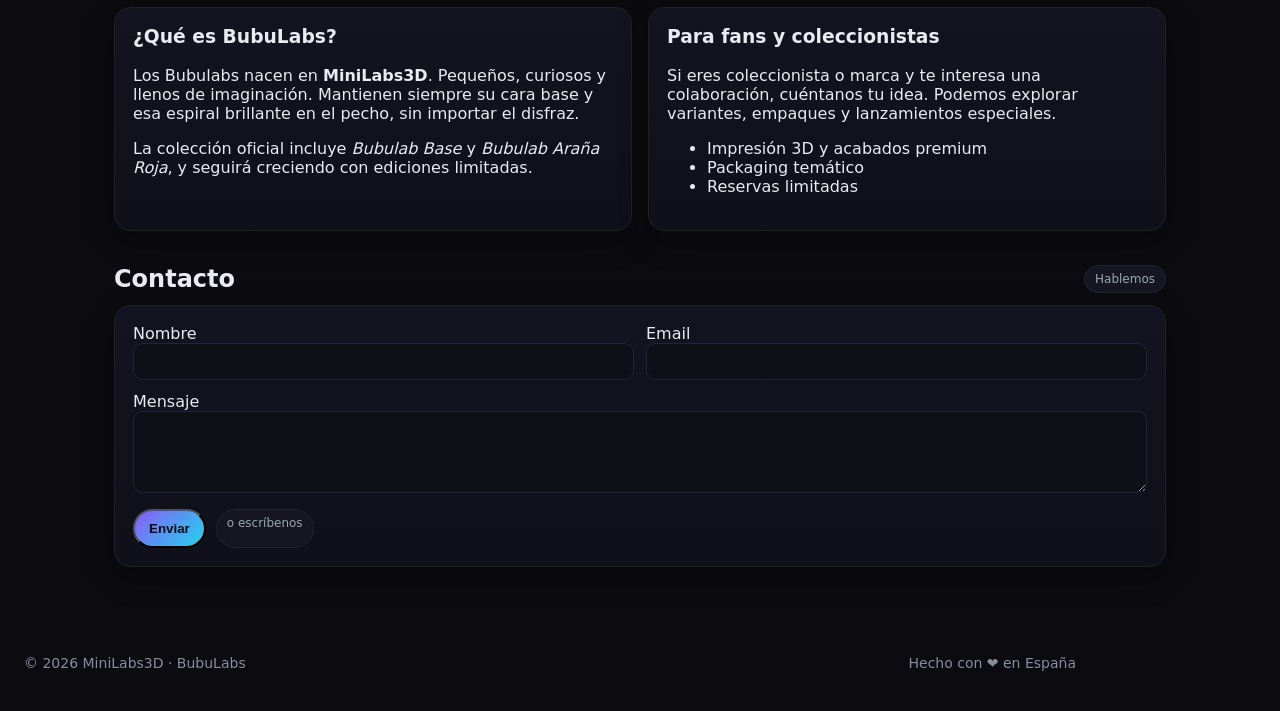
==== commit 79366625: "añadir imagen principal de bubu base" ====
--- a/index.html
+++ b/index.html
@@ -1,155 +1,170 @@
 <!doctype html>
 <html lang="es">
+
 <head>
-  <meta charset="utf-8" />
-  <meta name="viewport" content="width=device-width, initial-scale=1" />
-  <title>MiniLabs3D • BubuLabs</title>
-  <meta name="description" content="Colección oficial de Bubulabs: criaturas traviesas nacidas en MiniLabs3D. Descubre el diseño base y Bubulab Araña Roja." />
-  <link rel="stylesheet" href="assets/css/styles.css">
+    <meta charset="utf-8" />
+    <meta name="viewport" content="width=device-width, initial-scale=1" />
+    <title>MiniLabs3D • BubuLabs</title>
+    <meta name="description"
+        content="Colección oficial de Bubulabs: criaturas traviesas nacidas en MiniLabs3D. Descubre el diseño base y Bubulab Araña Roja." />
+    <link rel="stylesheet" href="assets/css/styles.css">
 
 </head>
+
 <body>
-  <header>
-    <div class="wrap nav">
-      <a class="logo" href="#home" aria-label="Ir al inicio">
-  <img src="assets/logo-minilogo3d.png" alt="MiniLabs3D logo" />
-  <span>MiniLabs3D</span>
-</a>
+    <header>
+        <div class="wrap nav">
+            <a class="logo" href="#home" aria-label="Ir al inicio">
+                <img src="assets/logo-minilogo3d.png" alt="MiniLabs3D logo" />
+                <span>MiniLabs3D</span>
+            </a>
 
-      </a>
-      <nav class="menu" aria-label="Principal">
-        <a href="#coleccion">Colección</a>
-        <a href="#historia">Historia</a>
-        <a href="#contacto">Contacto</a>
-      </nav>
-      <button class="menu-toggle" aria-label="Abrir menú" onclick="document.querySelector('.menu.mobile')?.classList.toggle('open')">☰</button>
-    </div>
-    <div class="wrap menu mobile" style="display:none"></div>  </header>
+            </a>
+            <nav class="menu" aria-label="Principal">
+                <a href="#coleccion">Colección</a>
+                <a href="#historia">Historia</a>
+                <a href="#contacto">Contacto</a>
+            </nav>
+            <button class="menu-toggle" aria-label="Abrir menú"
+                onclick="document.querySelector('.menu.mobile')?.classList.toggle('open')">☰</button>
+        </div>
+        <div class="wrap menu mobile" style="display:none"></div>
+    </header>
 
-  <main class="wrap">
-    <section class="hero" id="home">
-      <div>
-        <div class="tag">MiniLabs3D · Colección oficial</div>
-        <h1>Bubulabs: criaturas traviesas con chispa</h1>
-        <p>Pequeños seres nacidos en <strong>MiniLabs3D</strong>. Les encanta disfrazarse de héroes, monstruos y leyendas del cine. Cada uno tiene su historia… y su espiral brillante.</p>
-        <div style="display:flex; gap:10px; margin-top:14px">
-          <a class="cta" href="#coleccion">Ver colección</a>
-          <a class="pill" href="#contacto">Quiero colaborar</a>
-        </div>
-      </div>
-      <div class="card">
-        <div class="toy" role="img" aria-label="Muñeco base Bubulabs con espiral luminosa">
-          <div class="eyes"><span class="eye"></span><span class="eye"></span></div>
-          <div class="web" aria-hidden="true"></div>
-        </div>
-        <div style="padding:10px 2px; display:flex; justify-content:space-between; align-items:center">
-          <span class="badge">Diseño base</span>
-          <span class="badge">Espíritu travieso</span>
-        </div>
-      </div>
-    </section>
+    <main class="wrap">
+        <section class="hero" id="home">
+            <div>
+                <div class="tag">MiniLabs3D · Colección oficial</div>
+                <h1>Bubulabs: criaturas traviesas con chispa</h1>
+                <p>Pequeños seres nacidos en <strong>MiniLabs3D</strong>. Les encanta disfrazarse de héroes, monstruos y
+                    leyendas del cine. Cada uno tiene su historia… y su espiral brillante.</p>
+                <div style="display:flex; gap:10px; margin-top:14px">
+                    <a class="cta" href="#coleccion">Ver colección</a>
+                    <a class="pill" href="#contacto">Quiero colaborar</a>
+                </div>
+            </div>
+            <div class="card">
+                <img src="assets/base-bubulabs-.png" alt="Bubulab Base" class="hero-img">
+                </div>
+                <div style="padding:10px 2px; display:flex; justify-content:space-between; align-items:center">
+                    <span class="badge">Diseño base</span>
+                    <span class="badge">Espíritu travieso</span>
+                </div>
+            </div>
+        </section>
 
-    <section id="coleccion">
-      <div class="section-title">
-        <h2 style="margin:0">Colección</h2>
-        <span class="pill">2 diseños</span>
-      </div>
-      <div class="grid gallery">
-        <article class="item">
-          <div class="toy" aria-label="Bubulab Base">
-            <div class="eyes"><span class="eye"></span><span class="eye"></span></div>
-          </div>
-          <div class="info">
-            <h3>Bubulab Base</h3>
-            <p class="muted">Base oficial de la colección. Cuerpo redondeado tipo vinilo y espiral brillante en el pecho.</p>
-            <div class="buy">
-              <span class="price">Próximamente</span>
-              <a class="btn" href="#contacto">Avísame</a>
+        <section id="coleccion">
+            <div class="section-title">
+                <h2 style="margin:0">Colección</h2>
+                <span class="pill">2 diseños</span>
             </div>
-          </div>
-        </article>
-        <article class="item">
-          <div class="toy spider" aria-label="Bubulab Araña Roja">
-            <div class="eyes"><span class="eye"></span><span class="eye"></span></div>
-          </div>
-          <div class="info">
-            <h3>Bubulab Araña Roja</h3>
-            <p class="muted">Colores rojo y negro, ojos grandes blancos y patrón abstracto tipo telaraña. Actitud traviesa.</p>
-            <div class="buy">
-              <span class="price">Limited</span>
-              <a class="btn" href="#contacto">Reservar</a>
+            <div class="grid gallery">
+                <article class="item">
+                    <div class="toy" aria-label="Bubulab Base">
+                        <div class="eyes"><span class="eye"></span><span class="eye"></span></div>
+                    </div>
+                    <div class="info">
+                        <h3>Bubulab Base</h3>
+                        <p class="muted">Base oficial de la colección. Cuerpo redondeado tipo vinilo y espiral brillante
+                            en el pecho.</p>
+                        <div class="buy">
+                            <span class="price">Próximamente</span>
+                            <a class="btn" href="#contacto">Avísame</a>
+                        </div>
+                    </div>
+                </article>
+                <article class="item">
+                    <div class="toy spider" aria-label="Bubulab Araña Roja">
+                        <div class="eyes"><span class="eye"></span><span class="eye"></span></div>
+                    </div>
+                    <div class="info">
+                        <h3>Bubulab Araña Roja</h3>
+                        <p class="muted">Colores rojo y negro, ojos grandes blancos y patrón abstracto tipo telaraña.
+                            Actitud traviesa.</p>
+                        <div class="buy">
+                            <span class="price">Limited</span>
+                            <a class="btn" href="#contacto">Reservar</a>
+                        </div>
+                    </div>
+                </article>
+                <article class="item">
+                    <div class="toy"
+                        style="background:radial-gradient(60% 60% at 30% 30%, #a7f3d0, #10b981 45%, #0f172a 80%)"
+                        aria-label="Sorpresa en camino">
+                        <div class="eyes"><span class="eye"></span><span class="eye"></span></div>
+                    </div>
+                    <div class="info">
+                        <h3>Próximo Bubulab…</h3>
+                        <p class="muted">Nueva variante en desarrollo. ¿Qué disfraz te gustaría ver?</p>
+                        <div class="buy">
+                            <span class="price">Idea Lab</span>
+                            <a class="btn" href="#contacto">Proponer</a>
+                        </div>
+                    </div>
+                </article>
             </div>
-          </div>
-        </article>
-        <article class="item">
-          <div class="toy" style="background:radial-gradient(60% 60% at 30% 30%, #a7f3d0, #10b981 45%, #0f172a 80%)" aria-label="Sorpresa en camino">
-            <div class="eyes"><span class="eye"></span><span class="eye"></span></div>
-          </div>
-          <div class="info">
-            <h3>Próximo Bubulab…</h3>
-            <p class="muted">Nueva variante en desarrollo. ¿Qué disfraz te gustaría ver?</p>
-            <div class="buy">
-              <span class="price">Idea Lab</span>
-              <a class="btn" href="#contacto">Proponer</a>
+        </section>
+
+        <section id="historia" style="margin-top:34px">
+            <div class="section-title">
+                <h2 style="margin:0">Historia</h2>
+                <span class="pill">El laboratorio</span>
             </div>
-          </div>
-        </article>
-      </div>
-    </section>
+            <div class="about">
+                <div class="card">
+                    <h3 style="margin-top:0">¿Qué es BubuLabs?</h3>
+                    <p>Los Bubulabs nacen en <strong>MiniLabs3D</strong>. Pequeños, curiosos y llenos de imaginación.
+                        Mantienen siempre su cara base y esa espiral brillante en el pecho, sin importar el disfraz.</p>
+                    <p>La colección oficial incluye <em>Bubulab Base</em> y <em>Bubulab Araña Roja</em>, y seguirá
+                        creciendo con ediciones limitadas.</p>
+                </div>
+                <div class="card">
+                    <h3 style="margin-top:0">Para fans y coleccionistas</h3>
+                    <p>Si eres coleccionista o marca y te interesa una colaboración, cuéntanos tu idea. Podemos explorar
+                        variantes, empaques y lanzamientos especiales.</p>
+                    <ul>
+                        <li>Impresión 3D y acabados premium</li>
+                        <li>Packaging temático</li>
+                        <li>Reservas limitadas</li>
+                    </ul>
+                </div>
+            </div>
+        </section>
 
-    <section id="historia" style="margin-top:34px">
-      <div class="section-title">
-        <h2 style="margin:0">Historia</h2>
-        <span class="pill">El laboratorio</span>
-      </div>
-      <div class="about">
-        <div class="card">
-          <h3 style="margin-top:0">¿Qué es BubuLabs?</h3>
-          <p>Los Bubulabs nacen en <strong>MiniLabs3D</strong>. Pequeños, curiosos y llenos de imaginación. Mantienen siempre su cara base y esa espiral brillante en el pecho, sin importar el disfraz.</p>
-          <p>La colección oficial incluye <em>Bubulab Base</em> y <em>Bubulab Araña Roja</em>, y seguirá creciendo con ediciones limitadas.</p>
-        </div>
-        <div class="card">
-          <h3 style="margin-top:0">Para fans y coleccionistas</h3>
-          <p>Si eres coleccionista o marca y te interesa una colaboración, cuéntanos tu idea. Podemos explorar variantes, empaques y lanzamientos especiales.</p>
-          <ul>
-            <li>Impresión 3D y acabados premium</li>
-            <li>Packaging temático</li>
-            <li>Reservas limitadas</li>
-          </ul>
-        </div>
-      </div>
-    </section>
+        <section id="contacto" style="margin-top:34px">
+            <div class="section-title">
+                <h2 style="margin:0">Contacto</h2>
+                <span class="pill">Hablemos</span>
+            </div>
+            <div class="card">
+                <form onsubmit="event.preventDefault(); alert('¡Gracias! Te escribiremos pronto.'); this.reset();">
+                    <div style="display:grid; grid-template-columns:1fr 1fr; gap:12px">
+                        <label>Nombre<br><input required name="name"
+                                style="width:100%; padding:10px; background:#0f0f18; border:1px solid #23233a; border-radius:10px; color:var(--ink)"></label>
+                        <label>Email<br><input required type="email" name="email"
+                                style="width:100%; padding:10px; background:#0f0f18; border:1px solid #23233a; border-radius:10px; color:var(--ink)"></label>
+                    </div>
+                    <label style="display:block; margin-top:12px">Mensaje<br>
+                        <textarea required name="msg" rows="4"
+                            style="width:100%; padding:10px; background:#0f0f18; border:1px solid #23233a; border-radius:10px; color:var(--ink)"></textarea>
+                    </label>
+                    <div style="display:flex; gap:10px; margin-top:12px">
+                        <button class="cta" type="submit">Enviar</button>
+                        <a class="pill" href="mailto:hola@minilabs3d.com">o escríbenos</a>
+                    </div>
+                </form>
+            </div>
+        </section>
+    </main>
 
-    <section id="contacto" style="margin-top:34px">
-      <div class="section-title">
-        <h2 style="margin:0">Contacto</h2>
-        <span class="pill">Hablemos</span>
-      </div>
-      <div class="card">
-        <form onsubmit="event.preventDefault(); alert('¡Gracias! Te escribiremos pronto.'); this.reset();">
-          <div style="display:grid; grid-template-columns:1fr 1fr; gap:12px">
-            <label>Nombre<br><input required name="name" style="width:100%; padding:10px; background:#0f0f18; border:1px solid #23233a; border-radius:10px; color:var(--ink)"></label>
-            <label>Email<br><input required type="email" name="email" style="width:100%; padding:10px; background:#0f0f18; border:1px solid #23233a; border-radius:10px; color:var(--ink)"></label>
-          </div>
-          <label style="display:block; margin-top:12px">Mensaje<br>
-            <textarea required name="msg" rows="4" style="width:100%; padding:10px; background:#0f0f18; border:1px solid #23233a; border-radius:10px; color:var(--ink)"></textarea>
-          </label>
-          <div style="display:flex; gap:10px; margin-top:12px">
-            <button class="cta" type="submit">Enviar</button>
-            <a class="pill" href="mailto:hola@minilabs3d.com">o escríbenos</a>
-          </div>
-        </form>
-      </div>
-    </section>
-  </main>
+    <footer class="wrap footer">
+        <span>© <span id="year"></span> MiniLabs3D · BubuLabs</span>
+        <span>Hecho con ❤ en España</span>
+    </footer>
 
-  <footer class="wrap footer">
-    <span>© <span id="year"></span> MiniLabs3D · BubuLabs</span>
-    <span>Hecho con ❤ en España</span>
-  </footer>
+    <script>
+        document.getElementById('year').textContent = new Date().getFullYear();
+    </script>
+</body>
 
-  <script>
-    document.getElementById('year').textContent = new Date().getFullYear();
-  </script>
-</body>
-</html>
+</html>
--- a/assets/css/styles.css
+++ b/assets/css/styles.css
@@ -37,6 +37,7 @@
     padding: 24px
 }
 
+/* Header */
 header {
     position: sticky;
     top: 0;
@@ -46,11 +47,16 @@
     z-index: 10
 }
 
+/* Compactamos solo el padding interno del header */
+header .wrap {
+    padding: 6px 20px
+}
+
 .nav {
     display: flex;
     align-items: center;
     justify-content: space-between;
-    gap: 16px
+    gap: 12px
 }
 
 .logo {
@@ -61,13 +67,21 @@
 }
 
 .logo img {
-    height: 28px;
+    height: 80px;
     width: auto;
     display: block
 }
 
+/* ↑ Logo más grande */
+.logo span {
+    font-size: 28px;
+    line-height: 1
+}
+
+/* ↑ Texto MiniLabs3D un poco mayor */
+
 .menu a {
-    padding: 10px 14px;
+    padding: 8px 12px;
     border-radius: 999px;
     color: var(--muted)
 }
@@ -77,31 +91,50 @@
     color: var(--ink)
 }
 
+.menu-toggle {
+    display: none;
+    background: #16162a;
+    border: 1px solid #23233a;
+    border-radius: 10px;
+    padding: 8px 10px
+}
+
+/* Hero */
+.hero {
+    display: grid;
+    grid-template-columns: 1.2fr 1fr;
+    gap: 24px;
+    align-items: center;
+    padding: 40px 0
+}
+
+.hero h1 {
+    font-size: clamp(28px, 6vw, 56px);
+    line-height: 1.05;
+    margin: 0
+}
+
+.hero p {
+    color: var(--muted);
+    font-size: 18px
+}
+
+.hero-img{
+  width:100%;
+  height:auto;          /* <- mantiene proporción original */
+  display:block;
+  border-radius: var(--radius);
+  /* quitar: aspect-ratio y object-fit */
+}
+
+
+/* Componentes */
 .cta {
     background: linear-gradient(135deg, var(--brand), var(--accent));
     color: #0b0b10;
     padding: 10px 14px;
     border-radius: 999px;
     font-weight: 700
-}
-
-.hero {
-    display: grid;
-    grid-template-columns: 1.2fr 1fr;
-    gap: 24px;
-    align-items: center;
-    padding: 40px 0
-}
-
-.hero h1 {
-    font-size: clamp(28px, 6vw, 56px);
-    line-height: 1.05;
-    margin: 0
-}
-
-.hero p {
-    color: var(--muted);
-    font-size: 18px
 }
 
 .card {
@@ -242,17 +275,26 @@
     .menu-toggle {
         display: inline-flex
     }
-}
-
-.menu-toggle {
-    display: none;
-    background: #16162a;
-    border: 1px solid #23233a;
-    border-radius: 10px;
-    padding: 8px 10px
-}
-
-/* Arte placeholder para los muñecos (puedes reemplazar por imágenes reales) */
+
+    /* Logo más contenido en móvil */
+    .logo img {
+        height: 56px
+    }
+
+    /* Texto un pelín menor para no subir altura */
+    .logo span {
+        font-size: 18px;
+        line-height: 1
+    }
+
+    /* Compactar aún más el padding del header en móvil */
+    header .wrap {
+        padding: 6px 16px
+    }
+
+}
+
+/* Arte placeholder para los muñecos (reemplaza por imágenes reales cuando quieras) */
 .toy {
     width: 100%;
     aspect-ratio: 1/1;
@@ -304,4 +346,14 @@
     height: 38%;
     border: 1px dashed rgba(255, 255, 255, .35);
     border-radius: 12px
-}+}
+
+/* Imágenes reales de la galería */
+.gallery-img{
+  width:100%;
+  aspect-ratio:1/1;        /* cuadrada como antes */
+  object-fit:cover;         /* recorte elegante */
+  border-top-left-radius: var(--radius);
+  border-top-right-radius: var(--radius);
+  display:block;
+}
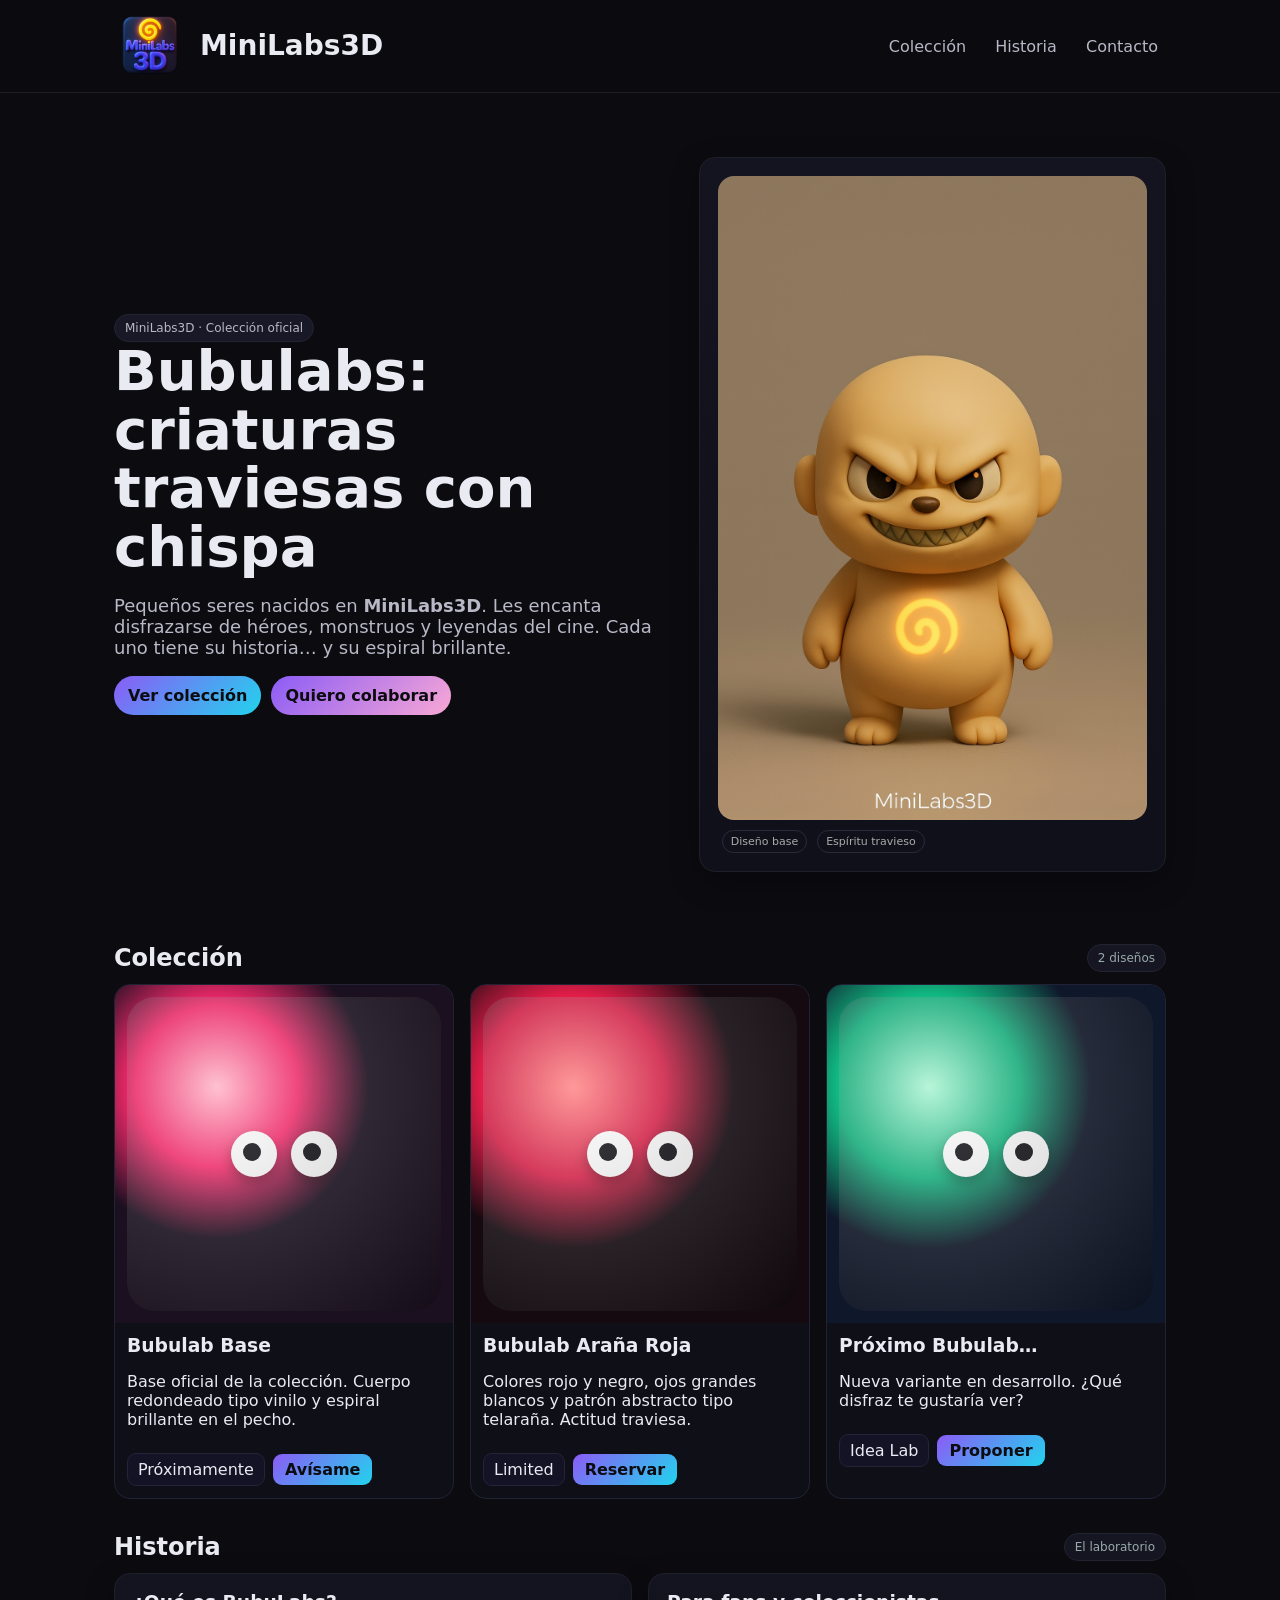
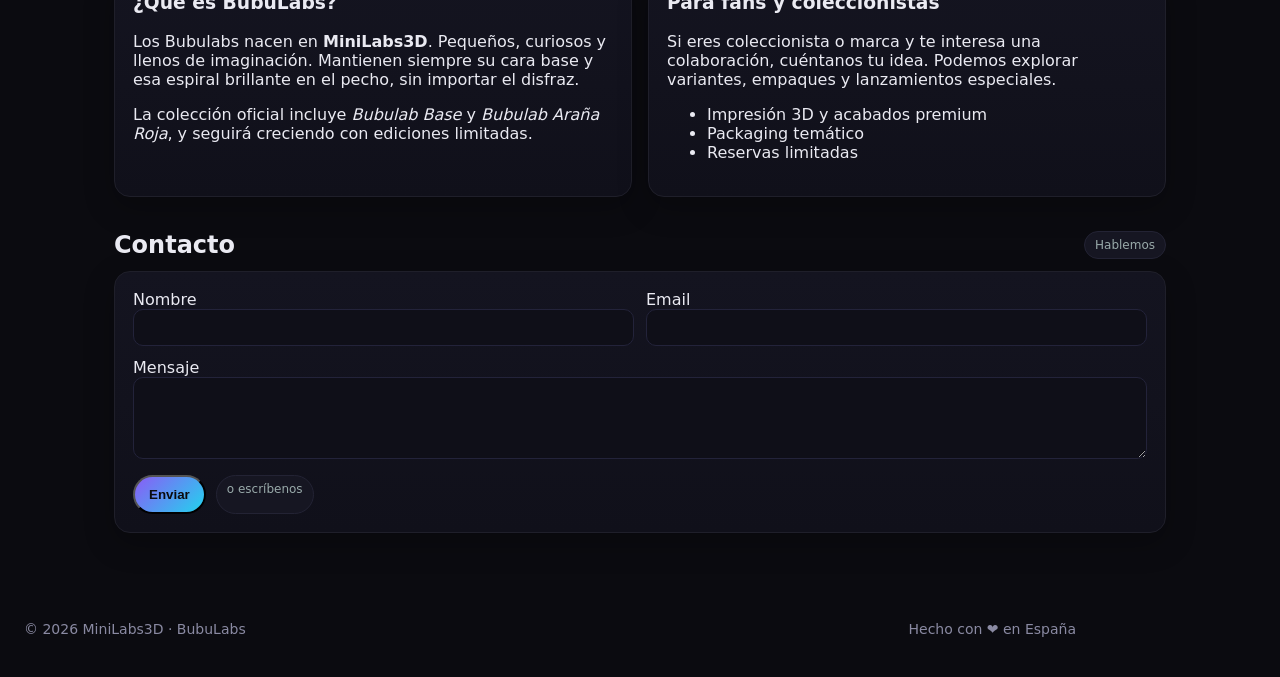
==== commit 8341d426: "dia 18/10/2025" ====
--- a/index.html
+++ b/index.html
@@ -8,6 +8,9 @@
     <meta name="description"
         content="Colección oficial de Bubulabs: criaturas traviesas nacidas en MiniLabs3D. Descubre el diseño base y Bubulab Araña Roja." />
     <link rel="stylesheet" href="assets/css/styles.css">
+    <script src="assets/js/main.js" defer></script>
+
+
 
 </head>
 
@@ -33,25 +36,30 @@
 
     <main class="wrap">
         <section class="hero" id="home">
+            <!-- Columna izquierda: solo texto y botones -->
             <div>
                 <div class="tag">MiniLabs3D · Colección oficial</div>
                 <h1>Bubulabs: criaturas traviesas con chispa</h1>
                 <p>Pequeños seres nacidos en <strong>MiniLabs3D</strong>. Les encanta disfrazarse de héroes, monstruos y
                     leyendas del cine. Cada uno tiene su historia… y su espiral brillante.</p>
                 <div style="display:flex; gap:10px; margin-top:14px">
-                    <a class="cta" href="#coleccion">Ver colección</a>
-                    <a class="pill" href="#contacto">Quiero colaborar</a>
+                    <a class="cta" id="openCollections" href="#coleccion">Ver colección</a>
+                    <a class="cta cta-secondary" href="#contacto">Quiero colaborar</a>
+
                 </div>
+                <!-- 👇 OJO: aquí ya NO hay badges -->
             </div>
-            <div class="card">
+
+            <!-- Columna derecha: imagen + badges debajo -->
+            <div class="card hero-card">
                 <img src="assets/base-bubulabs-.png" alt="Bubulab Base" class="hero-img">
-                </div>
-                <div style="padding:10px 2px; display:flex; justify-content:space-between; align-items:center">
+                <div class="hero-badges">
                     <span class="badge">Diseño base</span>
                     <span class="badge">Espíritu travieso</span>
                 </div>
             </div>
         </section>
+
 
         <section id="coleccion">
             <div class="section-title">
@@ -165,6 +173,19 @@
     <script>
         document.getElementById('year').textContent = new Date().getFullYear();
     </script>
+
+    <dialog id="collectionsDialog">
+        <div class="dialog-card">
+            <header class="dialog-header">
+                <strong>Colecciones</strong>
+                <button class="dialog-close" aria-label="Cerrar">✕</button>
+            </header>
+            <div class="dialog-content" id="collectionsContent">
+                <!-- Se cargará assets/views/collections.html aquí -->
+            </div>
+        </div>
+    </dialog>
+
 </body>
 
 </html>
--- a/assets/css/styles.css
+++ b/assets/css/styles.css
@@ -357,3 +357,54 @@
   border-top-right-radius: var(--radius);
   display:block;
 }
+
+/* ===== Diálogo Colecciones (estilos base) ===== */
+dialog{ border:none; padding:0; background:transparent; }
+dialog::backdrop{ background: rgba(0,0,0,.55); }
+
+.dialog-card{
+  width:min(560px, 92vw);
+  background: linear-gradient(180deg,#141420,#10101a);
+  border:1px solid #1f1f2a;
+  border-radius: var(--radius);
+  box-shadow: 0 20px 60px rgba(0,0,0,.45);
+  overflow:hidden;
+}
+
+.dialog-header{
+  display:flex; align-items:center; justify-content:space-between;
+  padding:12px 14px; border-bottom:1px solid #1f1f2a;
+}
+
+.dialog-close{
+  background:#181826; border:1px solid #232334; color:#cfcfe6;
+  padding:6px 10px; border-radius:10px; cursor:pointer;
+}
+.dialog-close:hover{ filter:brightness(1.1); }
+
+.dialog-content{ padding:16px; }
+
+.collections-list{ margin:0; padding-left:18px; line-height:1.8; }
+
+/* ===== Solo tipografía y color, SIN tocar fondos ni layout ===== */
+.dialog-card, .dialog-content, .dialog-header { font-family: inherit; color: var(--ink); }
+.dialog-header strong { color: var(--ink); }
+.collections-list li { color: var(--ink); }
+
+
+.hero-card .hero-badges{
+  padding:10px 4px 0;
+  display:flex;
+  gap:10px;
+  justify-content:flex-start;
+  align-items:center;
+}
+
+/* Variante secundaria del botón (violeta -> rosa) */
+.cta.cta-secondary{
+  background: linear-gradient(135deg, #8b5cf6, #f9a8d4);
+}
+.cta.cta-secondary:hover{
+  filter: brightness(1.05);
+}
+
